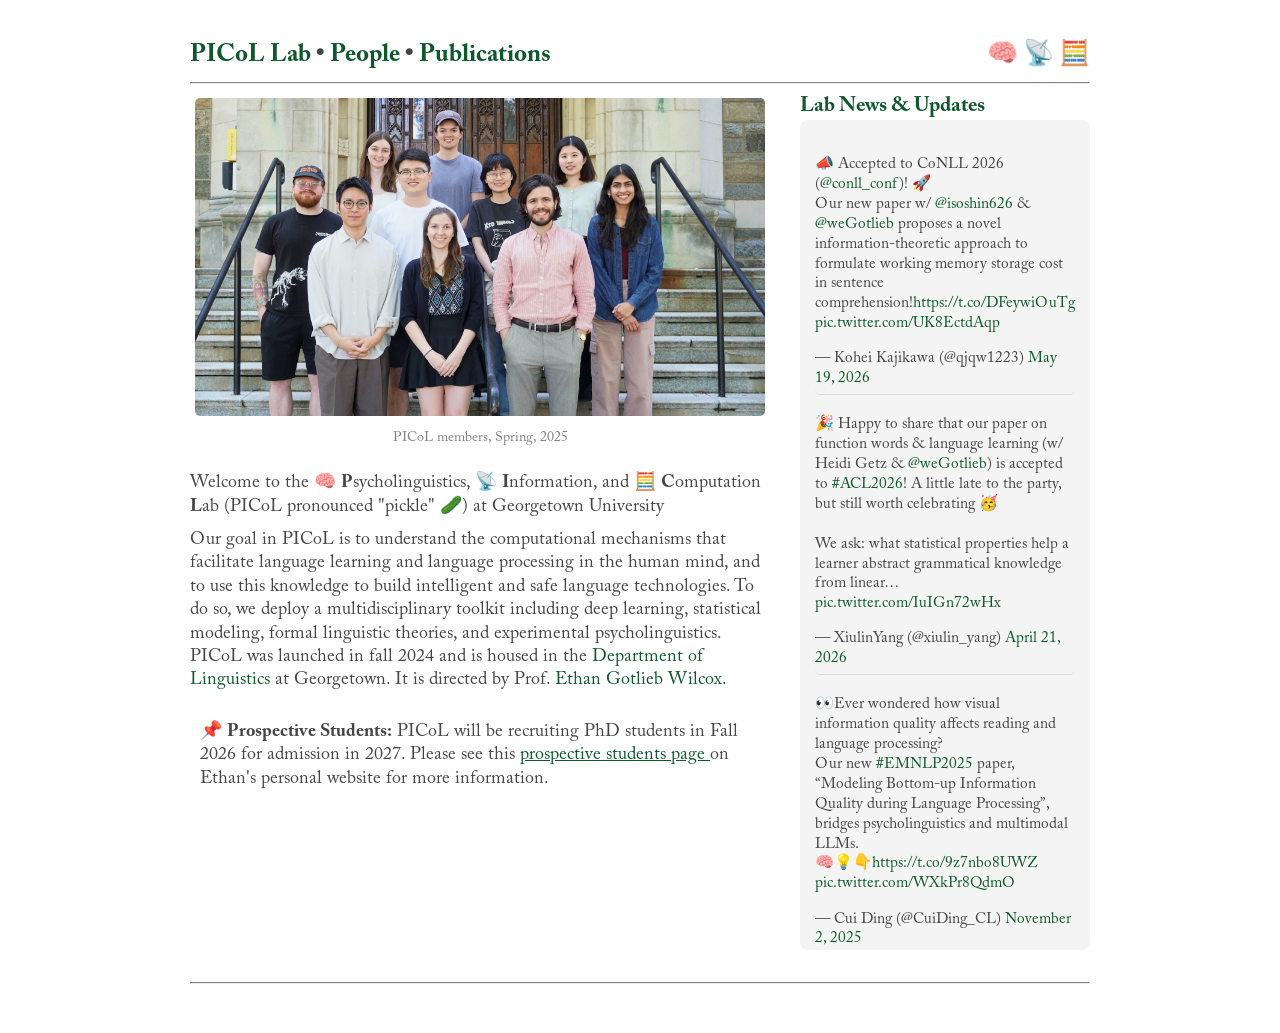
==== index.html @ f28a6c2e "website redux" ====
<!DOCTYPE html>
<html>
<head>
  <meta charset="utf-8">
  <link rel="stylesheet" href="stylesheet.css">
  <title>PICoL Lab</title>
</head>
<body>

<div id="navbar" style="font-size: 25px; display: flex; justify-content: space-between;"> <span> <b>
  <a href="index.html"> PICoL Lab </a> • 
  <a href="people.html"> People </a> • 
  <a href="publications.html"> Publications</a> </span> <span> 🧠&nbsp;📡&nbsp;🧮 </span> </b>
</div>
<hr>


    <div style="display: flex; flex-wrap: wrap; gap: 30px;">
      
      <div style="flex: 2; min-width: 400px;">
        <div style="text-align: center; padding:5px; margin-bottom: 20px;">
          <img src="./assets/images/lab_photo.png" style="width: 100%; border-radius: 5px;" alt="PICoL Lab Photo"> <br>
          <div style="font-size: 14px; color: gray; margin-top: 5px;"> PICoL members, Spring, 2025 </div>
        </div>

        <section style="margin-bottom: 10px;">
          Welcome to the 🧠 <b>P</b>sycholinguistics, 📡 <b>I</b>nformation, and 🧮 <b>C</b>omputation <b>L</b>ab (PICoL pronounced "pickle" 🥒) at Georgetown University 
        </section>

        <p style="margin-top: 0;">Our goal in PICoL is to understand the computational mechanisms that facilitate language learning and language processing in the human mind, and to use this knowledge to build intelligent and safe language technologies. To do so, we deploy a multidisciplinary toolkit including deep learning, statistical modeling, formal linguistic theories, and experimental psycholinguistics. PICoL was launched in fall 2024 and is housed in the <a href="https://linguistics.georgetown.edu/"> Department of Linguistics </a> at Georgetown. It is directed by Prof. <a href="https://wilcoxeg.github.io/"> Ethan Gotlieb Wilcox</a>.</p>

      <div style="margin-top: 5px;">
          <div class="update-bullet" style="background-color: white; margin-bottom: 5px;">
            &#128204; <b>Prospective Students:</b> PICoL will be recruiting PhD students in Fall 2026 for admission in 2027. Please see this <a href="https://wilcoxeg.github.io/prospective-students.html"> <u> prospective students page </u> </a> on Ethan's personal website for more information.
          </div>
        </div>
      </div>

      <div style="flex: 1; min-width: 250px;">
        <h3 style="color: #0d592b; margin-top: 0; margin-bottom: 0; position: sticky; top: 0; background: white; padding-bottom: 0px; z-index: 10;">Lab News & Updates</h3>
        <div class="updates-box">
    <div class="update-bullet" style="padding: 5px 0; border-bottom: 1px solid #ddd;"><div class="embed-wrapper"><blockquote class="twitter-tweet"><p lang="en" dir="ltr">📣 Accepted to CoNLL 2026 (<a href="https://x.com/conll_conf?ref_src=twsrc%5Etfw">@conll_conf</a>)! 🚀<br>Our new paper w/ <a href="https://x.com/isoshin626?ref_src=twsrc%5Etfw">@isoshin626</a> &amp; <a href="https://x.com/weGotlieb?ref_src=twsrc%5Etfw">@weGotlieb</a> proposes a novel information-theoretic approach to formulate working memory storage cost in sentence comprehension!<a href="https://t.co/DFeywiOuTg">https://t.co/DFeywiOuTg</a> <a href="https://t.co/UK8EctdAqp">pic.twitter.com/UK8EctdAqp</a></p>&mdash; Kohei Kajikawa (@qjqw1223) <a href="https://x.com/qjqw1223/status/2056870001634673034?ref_src=twsrc%5Etfw">May 19, 2026</a></blockquote> <script async src="https://platform.x.com/widgets.js" charset="utf-8"></script></div></div>
<div class="update-bullet" style="padding: 5px 0; border-bottom: 1px solid #ddd;"><div class="embed-wrapper"><blockquote class="twitter-tweet"><p lang="en" dir="ltr">🎉 Happy to share that our paper on function words &amp; language learning (w/ Heidi Getz &amp; <a href="https://x.com/weGotlieb?ref_src=twsrc%5Etfw">@weGotlieb</a>) is accepted to <a href="https://x.com/hashtag/ACL2026?src=hash&amp;ref_src=twsrc%5Etfw">#ACL2026</a>! A little late to the party, but still worth celebrating 🥳<br><br>We ask: what statistical properties help a learner abstract grammatical knowledge from linear… <a href="https://t.co/IuIGn72wHx">pic.twitter.com/IuIGn72wHx</a></p>&mdash; XiulinYang (@xiulin_yang) <a href="https://x.com/xiulin_yang/status/2046601829740339427?ref_src=twsrc%5Etfw">April 21, 2026</a></blockquote> <script async src="https://platform.x.com/widgets.js" charset="utf-8"></script></div></div>
<div class="update-bullet" style="padding: 5px 0; border-bottom: 1px solid #ddd;"><div class="embed-wrapper"><blockquote class="twitter-tweet"><p lang="en" dir="ltr">👀Ever wondered how visual information quality affects reading and language processing?<br>Our new <a href="https://x.com/hashtag/EMNLP2025?src=hash&amp;ref_src=twsrc%5Etfw">#EMNLP2025</a> paper, “Modeling Bottom-up Information Quality during Language Processing”, bridges psycholinguistics and multimodal LLMs.<br>🧠💡👇<a href="https://t.co/9z7nbo8UWZ">https://t.co/9z7nbo8UWZ</a> <a href="https://t.co/WXkPr8QdmO">pic.twitter.com/WXkPr8QdmO</a></p>&mdash; Cui Ding (@CuiDing_CL) <a href="https://x.com/CuiDing_CL/status/1984937315848859898?ref_src=twsrc%5Etfw">November 2, 2025</a></blockquote> <script async src="https://platform.x.com/widgets.js" charset="utf-8"></script></div></div>
<div class="update-bullet" style="padding: 5px 0; border-bottom: 1px solid #ddd;"><div class="embed-wrapper"><blockquote class="twitter-tweet"><p lang="en" dir="ltr">🥳Thrilled to present our <a href="https://x.com/hashtag/ACL2025?src=hash&amp;ref_src=twsrc%5Etfw">#ACL2025</a> paper with <a href="https://x.com/t_aoyam?ref_src=twsrc%5Etfw">@t_aoyam</a>, <a href="https://x.com/yuekun_yao?ref_src=twsrc%5Etfw">@yuekun_yao</a>, and <a href="https://x.com/weGotlieb?ref_src=twsrc%5Etfw">@weGotlieb</a> on language modeling! <br><br>Can LMs’ learning dynamics distinguish typologically attested from unattested and from truly impossible languages? We test this across 12 languages and find: yes, but…👀</p>&mdash; XiulinYang (@xiulin_yang) <a href="https://x.com/xiulin_yang/status/1949555835161424234?ref_src=twsrc%5Etfw">July 27, 2025</a></blockquote> <script async src="https://platform.x.com/widgets.js" charset="utf-8"></script></div></div>
<div class="update-bullet" style="padding: 5px 0; border-bottom: 1px solid #ddd;"><div class="embed-wrapper"><blockquote class="bluesky-embed" data-bluesky-uri="at://did:plc:yq3cgs7n4lkjs7x5hnyo3yjm/app.bsky.feed.post/3lp2laxj6zs2r" data-bluesky-cid="bafyreicjryfn36xghp6egnjg63hd53idb7hfronqd2f5siz6h2xd65a5eu" data-bluesky-embed-color-mode="system"><p lang="en">⭐🗣️New preprint out: 🗣️⭐ “Using Information Theory to Characterize Prosodic Typology: The Case of Tone, Pitch-Accent and Stress-Accent” with @cuiding.bsky.social , Giovanni Acampa, @tpimentel.bsky.social , @alexwarstadt.bsky.social ,Tamar Regev: arxiv.org/abs/2505.07659<br><br><a href="https://bsky.app/profile/did:plc:yq3cgs7n4lkjs7x5hnyo3yjm/post/3lp2laxj6zs2r?ref_src=embed">[image or embed]</a></p>&mdash; Ethan Gotlieb Wilcox (<a href="https://bsky.app/profile/did:plc:yq3cgs7n4lkjs7x5hnyo3yjm?ref_src=embed">@wegotlieb.bsky.social</a>) <a href="https://bsky.app/profile/did:plc:yq3cgs7n4lkjs7x5hnyo3yjm/post/3lp2laxj6zs2r?ref_src=embed">May 13, 2025 at 9:21 AM</a></blockquote><script async src="https://embed.bsky.app/static/embed.js" charset="utf-8"></script></div></div>
<div class="update-bullet" style="padding: 5px 0; border-bottom: 1px solid #ddd;"><div class="embed-wrapper"><blockquote class="bluesky-embed" data-bluesky-uri="at://did:plc:yq3cgs7n4lkjs7x5hnyo3yjm/app.bsky.feed.post/3loyd2ga6o22p" data-bluesky-cid="bafyreia3227xaqjtggldsb256qf6dr6r54pbn7cwcf3awktnyts2vwajda" data-bluesky-embed-color-mode="system"><p lang="en">📣Paper Update 📣It’s bigger! It’s better! Even if the language models aren’t. 🤖New version of “Bigger is not always Better: The importance of human-scale language modeling for psycholinguistics”  osf.io/preprints/ps...<br><br><a href="https://bsky.app/profile/did:plc:yq3cgs7n4lkjs7x5hnyo3yjm/post/3loyd2ga6o22p?ref_src=embed">[image or embed]</a></p>&mdash; Ethan Gotlieb Wilcox (<a href="https://bsky.app/profile/did:plc:yq3cgs7n4lkjs7x5hnyo3yjm?ref_src=embed">@wegotlieb.bsky.social</a>) <a href="https://bsky.app/profile/did:plc:yq3cgs7n4lkjs7x5hnyo3yjm/post/3loyd2ga6o22p?ref_src=embed">May 12, 2025 at 11:48 AM</a></blockquote><script async src="https://embed.bsky.app/static/embed.js" charset="utf-8"></script></div></div>
<div class="update-bullet" style="padding: 5px 0; border-bottom: 1px solid #ddd;"><div class="embed-wrapper"><blockquote class="bluesky-embed" data-bluesky-uri="at://did:plc:yq3cgs7n4lkjs7x5hnyo3yjm/app.bsky.feed.post/3lijy6b3n6k2k" data-bluesky-cid="bafyreidiractzewr3roz2abojkuhep2j3yophcm6sr76vwxmu7zanjp2fi" data-bluesky-embed-color-mode="system"><p lang="en">📣 New Paper ⚖️🧑‍⚖️🏛️ Large Language Models for Legal Interpretation? Don&#x27;t Take Their Word for It 👩‍⚖️🏛️⚖️ with @bwal.bsky.social , @complingy.bsky.social Amir Zeldes, and @kevintobia.bsky.social papers.ssrn.com/sol3/papers....<br><br><a href="https://bsky.app/profile/did:plc:yq3cgs7n4lkjs7x5hnyo3yjm/post/3lijy6b3n6k2k?ref_src=embed">[image or embed]</a></p>&mdash; Ethan Gotlieb Wilcox (<a href="https://bsky.app/profile/did:plc:yq3cgs7n4lkjs7x5hnyo3yjm?ref_src=embed">@wegotlieb.bsky.social</a>) <a href="https://bsky.app/profile/did:plc:yq3cgs7n4lkjs7x5hnyo3yjm/post/3lijy6b3n6k2k?ref_src=embed">February 19, 2025 at 9:25 AM</a></blockquote><script async src="https://embed.bsky.app/static/embed.js" charset="utf-8"></script></div></div>
        </div>
      </div>
    </div>
<br><hr>

</body>
</html>
---- stylesheet.css ----
body {
  margin: 0 auto;
  width: 900px;
  padding: 40px;
  font-family: Caslon, sans-serif;
  line-height: 1.3;
  font-size: 18px;
  color: #444444;
}

@font-face {
  font-family: Caslon;
  src: url(assets/fonts/ACaslonPro-Regular.otf);
  font-weight: normal;
  font-style: normal;
}

@font-face {
  font-family: Caslon;
  src: url(assets/fonts/ACaslonPro-Bold.otf);
  font-weight: bold;
  font-style: normal;
}

@font-face {
  font-family: Caslon;
  src: url(assets/fonts/ACaslonPro-Italic.otf);
  font-weight: normal;
  font-style: italic;
}

a:link, a:visited {
  color: #0d592b; 
  text-decoration: none;
}

a:hover {
  color: #a83a32;
}

#navbar {
  font-size: 20px;
}

.row::after {
  content: "";
  clear: both;
  display: table;
}

hr {
  border-top: 1px solid gray;
}

.update-bullet {
  border-radius: 5px;
  padding: 10px;
  margin-bottom: 0px;
}

.updates-box {
  background-color: #f4f4f4;
  padding: 15px;
  border-radius: 8px;
  /* Make the box scrollable and cap the height */
  max-height: 800px; 
  overflow-y: auto;
  overflow-x: hidden;
}

/* Custom scrollbar styling for a cleaner look */
.updates-box::-webkit-scrollbar {
  width: 8px;
}
.updates-box::-webkit-scrollbar-thumb {
  background: #cccccc; 
  border-radius: 4px;
}

/* New wrapper to shrink posts and fix Bluesky cutoff */
.embed-wrapper {
  width: 100%;
  max-width: 100%;
  zoom: 0.85; /* Scales down the post size and layout space */
}

.embed-wrapper blockquote, 
.embed-wrapper iframe {
  max-width: 100% !important;
  margin: 0 auto !important;
}

.tag {
  display: inline-block;
  padding: 0.1em 0.5em;
  margin: 0em;
  font-size: 0.7em;
  font-weight: 300;
  border-radius: 0.5em;
  background-color: #f0f0f0;
}

.journal { border: 0px solid #1f3024; color: #1f3024;}
.preprint { border: 0px solid #4a2c11; color:  #4a2c11;}
.proceedings { border: 0px solid #a83a32; color: #a83a32;}
.chapter { border: 0px solid #6b7a3a; color: #6b7a3a;}

/* Classes for the People Page */
.person-card {
  display: flex;
  align-items: flex-start;
  margin-bottom: 20px;
  padding: 15px;
  border-bottom: 1px solid #eaeaea;
}

.person-img {
  width: 120px;
  height: 120px;
  object-fit: cover;
  border-radius: 5px;
  margin-right: 20px;
  background-color: #eeeeee;
}

.person-info h3 {
  margin: 0 0 5px 0;
  font-size: 20px;
}

.person-info p {
  margin: 5px 0;
  font-size: 16px;
}
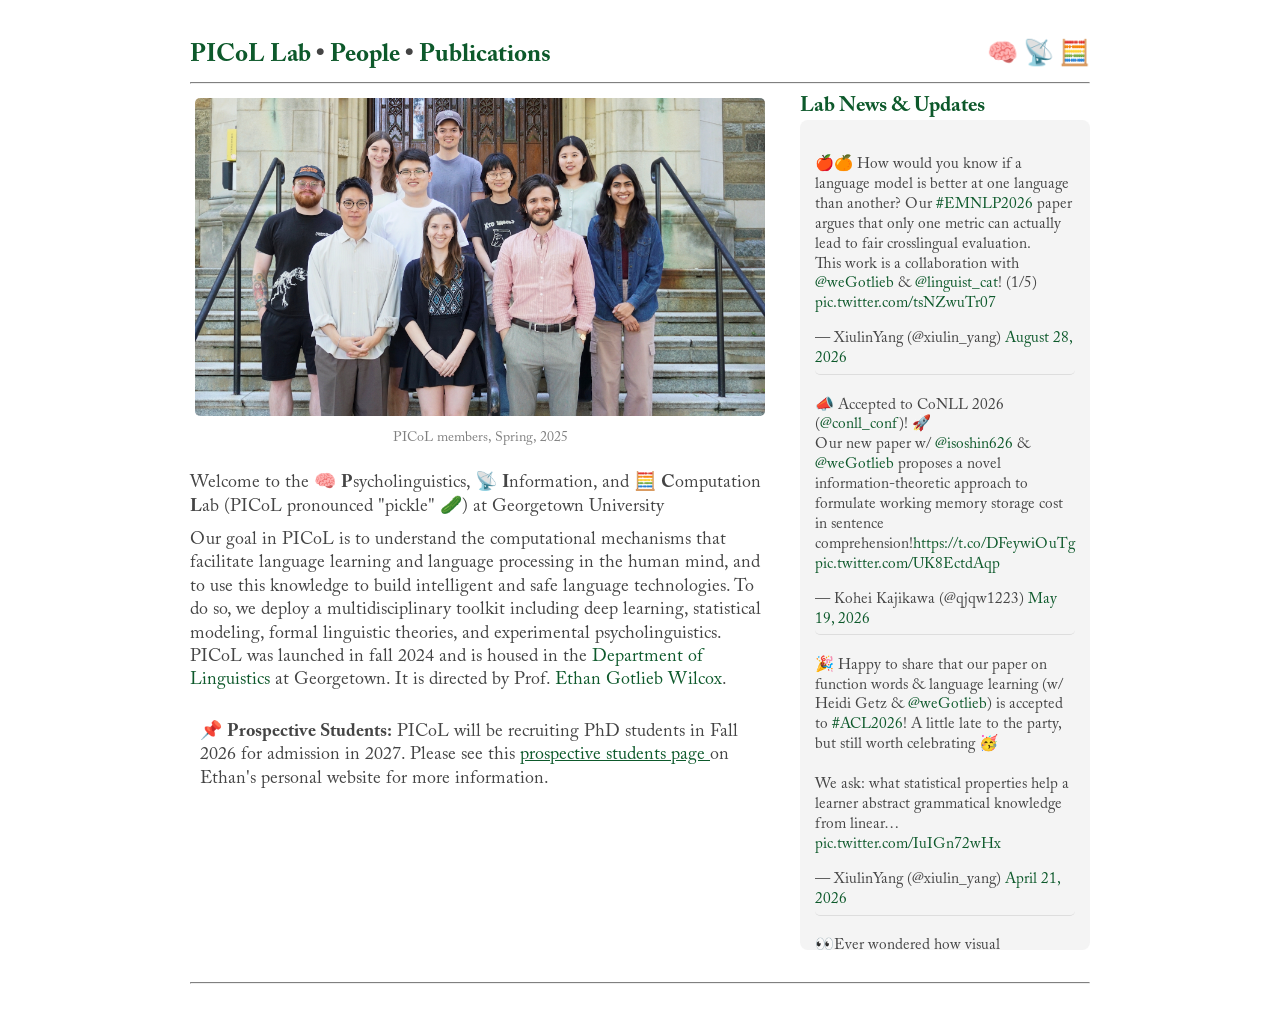
==== commit a81761cd: "Update members/publications" ====
--- a/index.html
+++ b/index.html
@@ -39,7 +39,8 @@
       <div style="flex: 1; min-width: 250px;">
         <h3 style="color: #0d592b; margin-top: 0; margin-bottom: 0; position: sticky; top: 0; background: white; padding-bottom: 0px; z-index: 10;">Lab News & Updates</h3>
         <div class="updates-box">
-    <div class="update-bullet" style="padding: 5px 0; border-bottom: 1px solid #ddd;"><div class="embed-wrapper"><blockquote class="twitter-tweet"><p lang="en" dir="ltr">📣 Accepted to CoNLL 2026 (<a href="https://x.com/conll_conf?ref_src=twsrc%5Etfw">@conll_conf</a>)! 🚀<br>Our new paper w/ <a href="https://x.com/isoshin626?ref_src=twsrc%5Etfw">@isoshin626</a> &amp; <a href="https://x.com/weGotlieb?ref_src=twsrc%5Etfw">@weGotlieb</a> proposes a novel information-theoretic approach to formulate working memory storage cost in sentence comprehension!<a href="https://t.co/DFeywiOuTg">https://t.co/DFeywiOuTg</a> <a href="https://t.co/UK8EctdAqp">pic.twitter.com/UK8EctdAqp</a></p>&mdash; Kohei Kajikawa (@qjqw1223) <a href="https://x.com/qjqw1223/status/2056870001634673034?ref_src=twsrc%5Etfw">May 19, 2026</a></blockquote> <script async src="https://platform.x.com/widgets.js" charset="utf-8"></script></div></div>
+    <div class="update-bullet" style="padding: 5px 0; border-bottom: 1px solid #ddd;"><div class="embed-wrapper"><blockquote class="twitter-tweet"><p lang="en" dir="ltr">🍎🍊 How would you know if a language model is better at one language than another? Our <a href="https://x.com/hashtag/EMNLP2026?src=hash&amp;ref_src=twsrc%5Etfw">#EMNLP2026</a> paper argues that only one metric can actually lead to fair crosslingual evaluation.<br>This work is a collaboration with <a href="https://x.com/weGotlieb?ref_src=twsrc%5Etfw">@weGotlieb</a> &amp; <a href="https://x.com/linguist_cat?ref_src=twsrc%5Etfw">@linguist_cat</a>! (1/5) <a href="https://t.co/tsNZwuTr07">pic.twitter.com/tsNZwuTr07</a></p>&mdash; XiulinYang (@xiulin_yang) <a href="https://x.com/xiulin_yang/status/2093360224304259270?ref_src=twsrc%5Etfw">August 28, 2026</a></blockquote> <script async src="https://platform.x.com/widgets.js" charset="utf-8"></script></div></div>
+<div class="update-bullet" style="padding: 5px 0; border-bottom: 1px solid #ddd;"><div class="embed-wrapper"><blockquote class="twitter-tweet"><p lang="en" dir="ltr">📣 Accepted to CoNLL 2026 (<a href="https://x.com/conll_conf?ref_src=twsrc%5Etfw">@conll_conf</a>)! 🚀<br>Our new paper w/ <a href="https://x.com/isoshin626?ref_src=twsrc%5Etfw">@isoshin626</a> &amp; <a href="https://x.com/weGotlieb?ref_src=twsrc%5Etfw">@weGotlieb</a> proposes a novel information-theoretic approach to formulate working memory storage cost in sentence comprehension!<a href="https://t.co/DFeywiOuTg">https://t.co/DFeywiOuTg</a> <a href="https://t.co/UK8EctdAqp">pic.twitter.com/UK8EctdAqp</a></p>&mdash; Kohei Kajikawa (@qjqw1223) <a href="https://x.com/qjqw1223/status/2056870001634673034?ref_src=twsrc%5Etfw">May 19, 2026</a></blockquote> <script async src="https://platform.x.com/widgets.js" charset="utf-8"></script></div></div>
 <div class="update-bullet" style="padding: 5px 0; border-bottom: 1px solid #ddd;"><div class="embed-wrapper"><blockquote class="twitter-tweet"><p lang="en" dir="ltr">🎉 Happy to share that our paper on function words &amp; language learning (w/ Heidi Getz &amp; <a href="https://x.com/weGotlieb?ref_src=twsrc%5Etfw">@weGotlieb</a>) is accepted to <a href="https://x.com/hashtag/ACL2026?src=hash&amp;ref_src=twsrc%5Etfw">#ACL2026</a>! A little late to the party, but still worth celebrating 🥳<br><br>We ask: what statistical properties help a learner abstract grammatical knowledge from linear… <a href="https://t.co/IuIGn72wHx">pic.twitter.com/IuIGn72wHx</a></p>&mdash; XiulinYang (@xiulin_yang) <a href="https://x.com/xiulin_yang/status/2046601829740339427?ref_src=twsrc%5Etfw">April 21, 2026</a></blockquote> <script async src="https://platform.x.com/widgets.js" charset="utf-8"></script></div></div>
 <div class="update-bullet" style="padding: 5px 0; border-bottom: 1px solid #ddd;"><div class="embed-wrapper"><blockquote class="twitter-tweet"><p lang="en" dir="ltr">👀Ever wondered how visual information quality affects reading and language processing?<br>Our new <a href="https://x.com/hashtag/EMNLP2025?src=hash&amp;ref_src=twsrc%5Etfw">#EMNLP2025</a> paper, “Modeling Bottom-up Information Quality during Language Processing”, bridges psycholinguistics and multimodal LLMs.<br>🧠💡👇<a href="https://t.co/9z7nbo8UWZ">https://t.co/9z7nbo8UWZ</a> <a href="https://t.co/WXkPr8QdmO">pic.twitter.com/WXkPr8QdmO</a></p>&mdash; Cui Ding (@CuiDing_CL) <a href="https://x.com/CuiDing_CL/status/1984937315848859898?ref_src=twsrc%5Etfw">November 2, 2025</a></blockquote> <script async src="https://platform.x.com/widgets.js" charset="utf-8"></script></div></div>
 <div class="update-bullet" style="padding: 5px 0; border-bottom: 1px solid #ddd;"><div class="embed-wrapper"><blockquote class="twitter-tweet"><p lang="en" dir="ltr">🥳Thrilled to present our <a href="https://x.com/hashtag/ACL2025?src=hash&amp;ref_src=twsrc%5Etfw">#ACL2025</a> paper with <a href="https://x.com/t_aoyam?ref_src=twsrc%5Etfw">@t_aoyam</a>, <a href="https://x.com/yuekun_yao?ref_src=twsrc%5Etfw">@yuekun_yao</a>, and <a href="https://x.com/weGotlieb?ref_src=twsrc%5Etfw">@weGotlieb</a> on language modeling! <br><br>Can LMs’ learning dynamics distinguish typologically attested from unattested and from truly impossible languages? We test this across 12 languages and find: yes, but…👀</p>&mdash; XiulinYang (@xiulin_yang) <a href="https://x.com/xiulin_yang/status/1949555835161424234?ref_src=twsrc%5Etfw">July 27, 2025</a></blockquote> <script async src="https://platform.x.com/widgets.js" charset="utf-8"></script></div></div>
